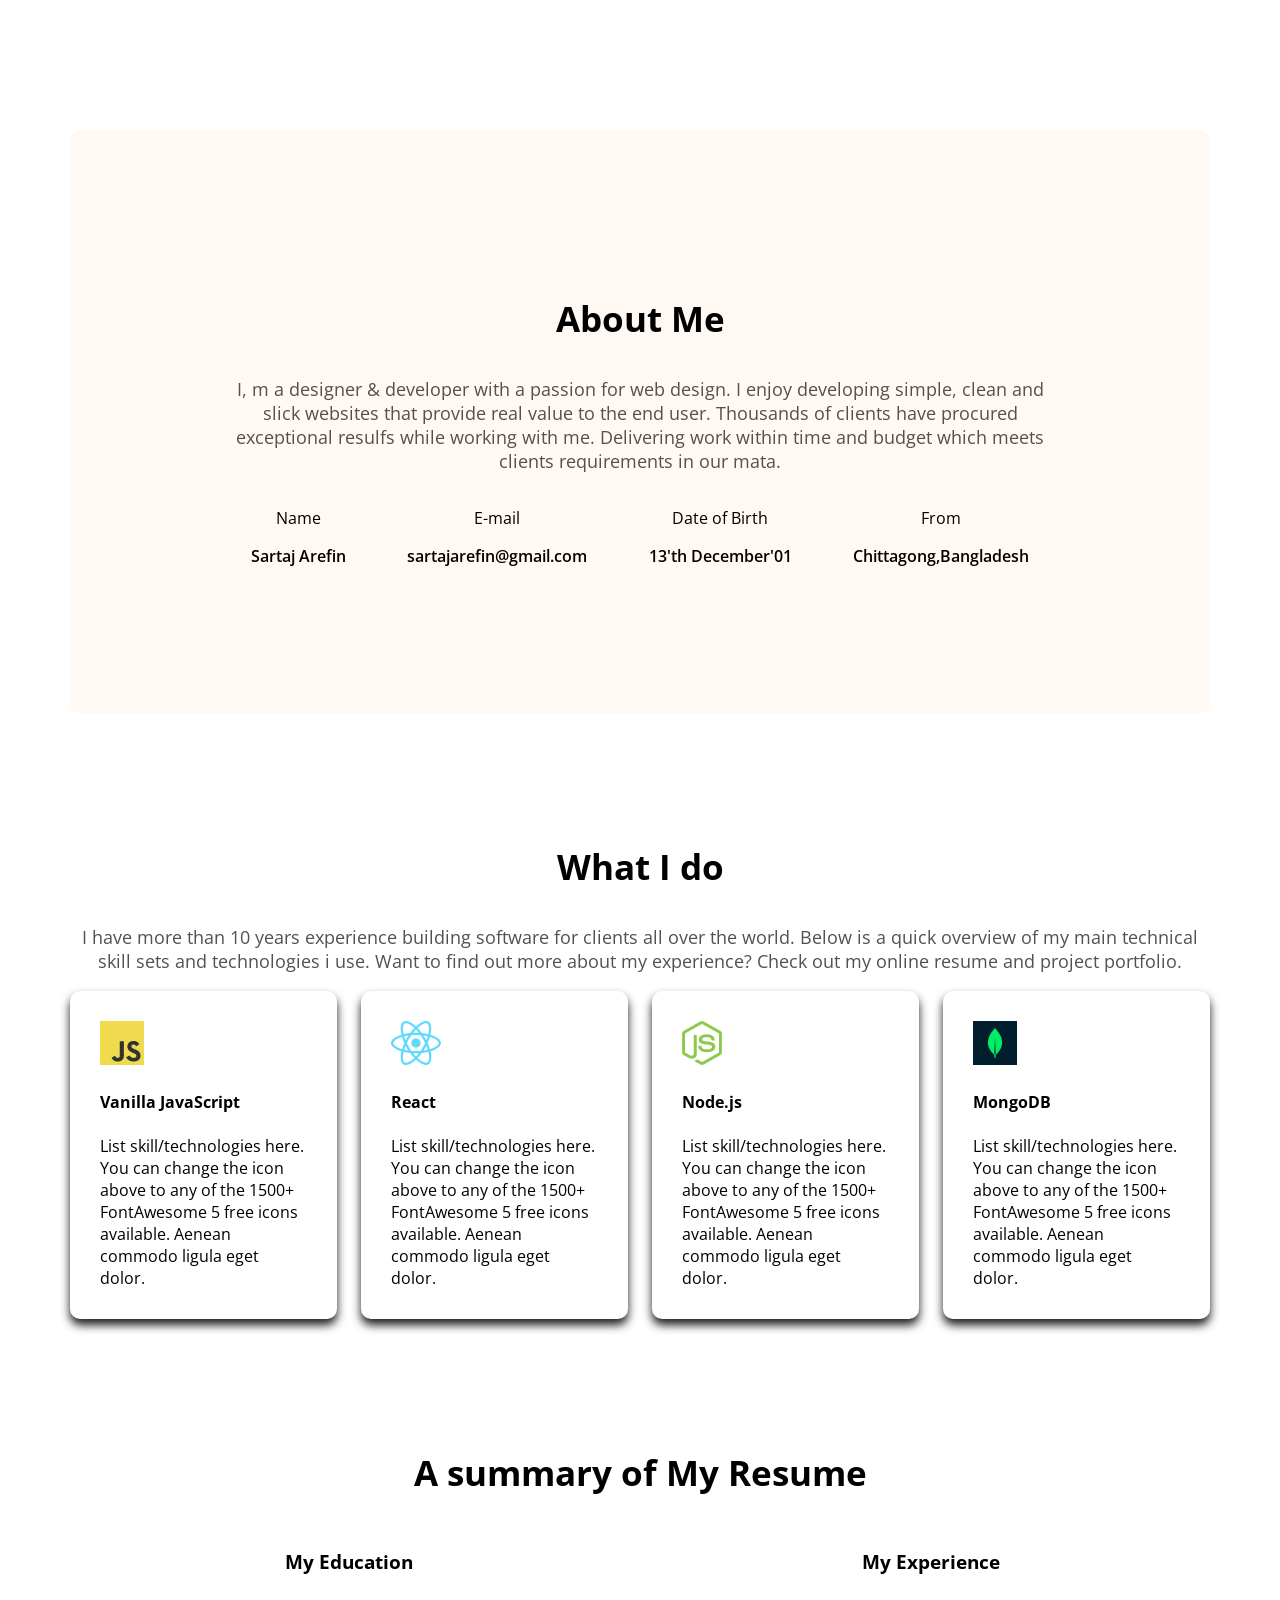
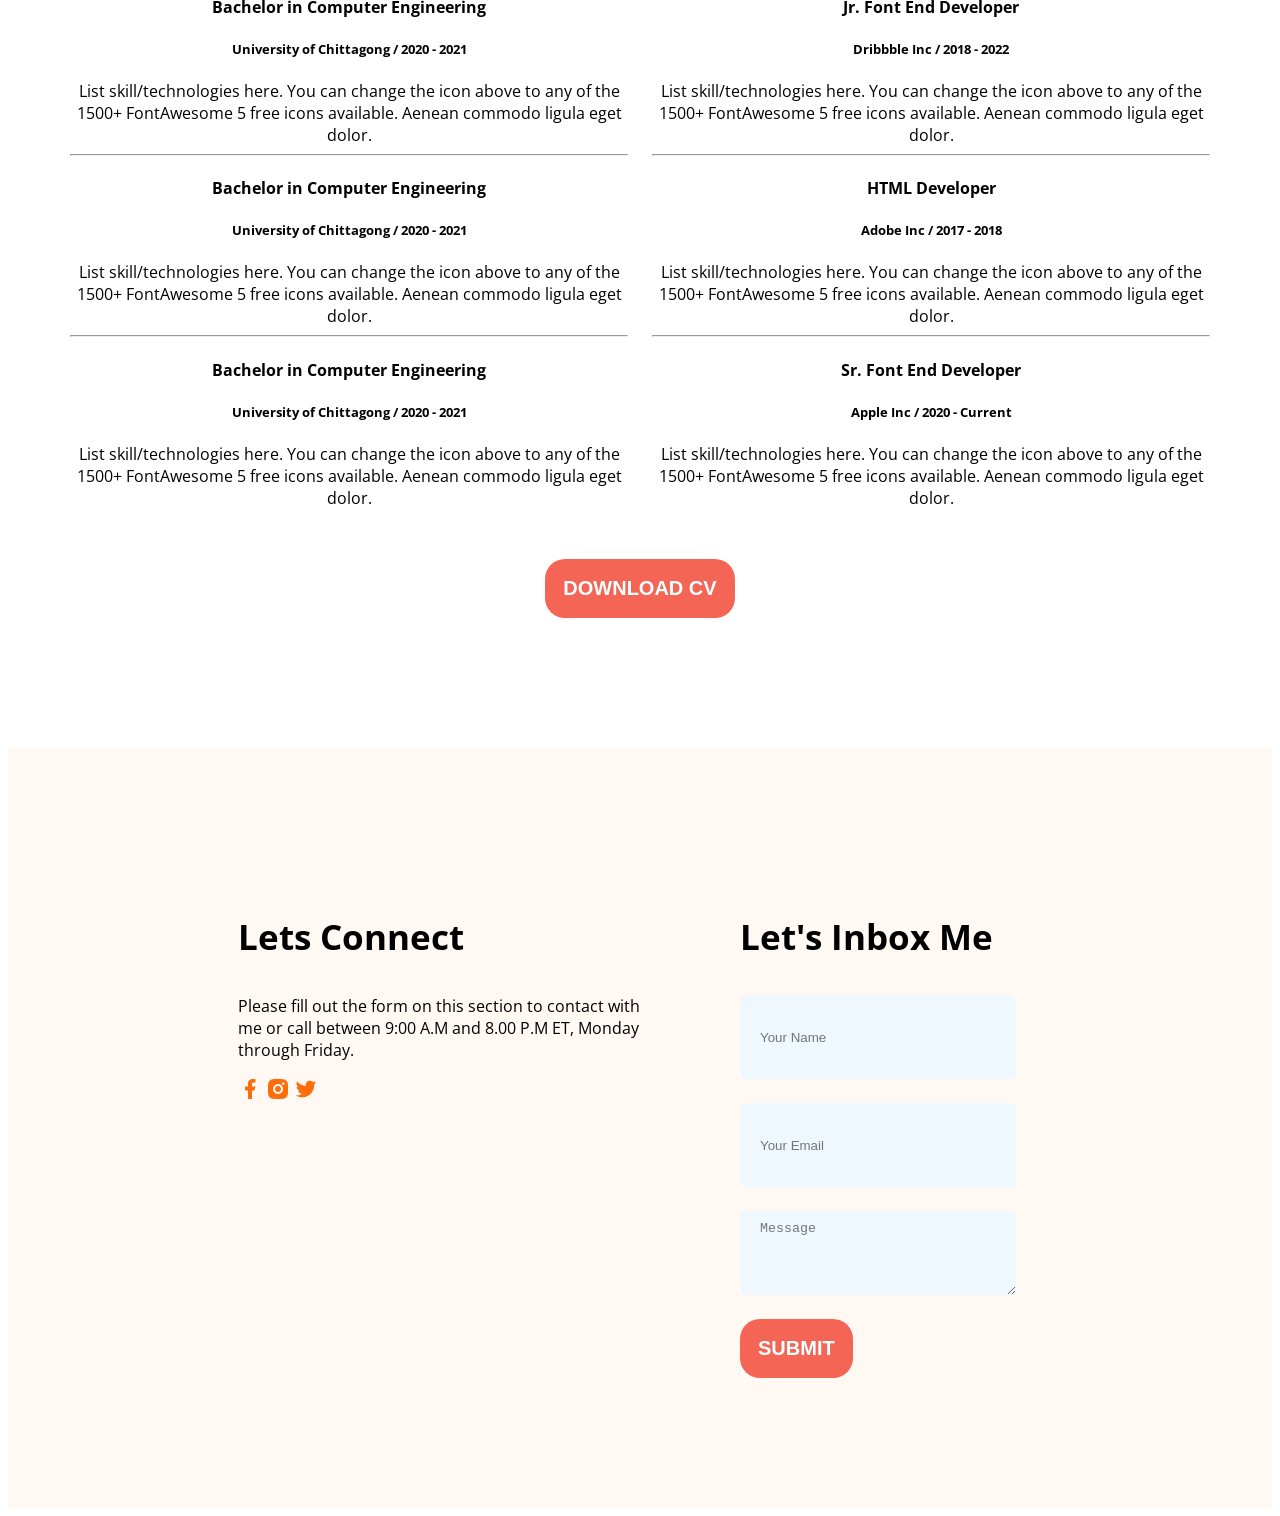
==== index.htm @ 35e47de6 "first commit" ====
<!DOCTYPE html>
<html lang="en">
<head>
    <meta charset="UTF-8">
    <meta name="viewport" content="width=device-width, initial-scale=1.0">
    <title>Dev. SARTAJ</title>
    <link rel="shortcut icon" href="images/SARTAJ.png" type="image/.png">
    <link rel="preconnect" href="https://fonts.googleapis.com">
<link rel="preconnect" href="https://fonts.gstatic.com" crossorigin>
<link href="https://fonts.googleapis.com/css2?family=Open+Sans:ital,wght@0,300..800;1,300..800&display=swap" rel="stylesheet">
    <link rel="stylesheet" href="Style/portpolio.css">
</head>
<body class="open-sans-normal">
    <header class="header secondary-bg hide">
        <nav>
            <h3 class="nav-title">SA<span class="text-primary">R</span>TAJ</h3>
            <ul>
               <li><a href="">Portfolio</a></li>
               <li><a href="">Blogs</a></li>
               <li><a href=""><button class="btn-primary">HIRE</button> </a></li>
            </ul>
        </nav>
        <div class="banner">
           <div class="banner-content">
            <h4 class="banner-greeting">Hi,I am</h4>
            <h1 class="banner-title" >Sartaj Arefin</h1>
            <p class="banner-description">
                Shot what able cold new see hold.Friendly as an betrayed formerly he. Morning because as to society behaved moments.
            </p>
            <button class="btn-primary">DOWNLOAD CV</button>
            <button class="btn-primary">CONTACT</button>
        </div>
           <img class="width" src="./images/SARTAJ.png" alt="">
        </div>
    </header>
    <main>
<section class="about secondary-bg">
    <h3 class="section-title" >About Me </h3>
    <p class="section-description"> I, m a designer & developer with a passion for web design. I enjoy developing simple, clean and slick websites that provide real value to the end user. Thousands of clients have procured exceptional resulfs while working with me. Delivering work within time and budget which meets clients requirements in our mata.</p>
<div class="about-items">
<div class="about-item">
            <p class="item-title">Name</p>
            <p class="item-description">Sartaj Arefin</p>
         </div>
        <div class="about-item">
            <p class="item-title">E-mail</p>
            <p class="item-description">sartajarefin@gmail.com</p>
        </div>
        <div class="about-item">
            <p class="item-title">Date of Birth</p>
            <p class="item-description">13'th December'01  </p>
        </div>
            <div class="about-item">
            <p class="item-title">From</p>
            <p class="item-description">Chittagong,Bangladesh</p>
        </div>
</div>
</section>
<section class="skills">
    <h3 class="section-title text-center">What I do </h3>
    <p class="section-description text-center"> I have more than 10 years experience building software for clients all over the world. Below is a quick overview of my main technical skill sets and technologies i use. Want to find out more about my experience? Check out my online resume and project portfolio.</p>
    <div class="skills-container">
        <div class="skill">
            <img src="images/icons/js.png" alt="">
            <h4 class="skill-title">Vanilla JavaScript</h4>
            <div class="skill-description">List skill/technologies here. You can change the icon above to any of the 1500+ FontAwesome 5 free icons available. Aenean commodo ligula eget dolor.</div>
        </div>
        <div class="skill">
            <img src="images/icons/react.png" alt="">
            <h4 class="skill-title">React</h4>
            <div class="skill-description">List skill/technologies here. You can change the icon above to any of the 1500+ FontAwesome 5 free icons available. Aenean commodo ligula eget dolor.</div>
        </div>
        <div class="skill">
            <img src="images/icons/nodejs.png" alt="">
            <h4 class="skill-title">Node.js</h4>
            <div class="skill-description">List skill/technologies here. You can change the icon above to any of the 1500+ FontAwesome 5 free icons available. Aenean commodo ligula eget dolor.</div>
        </div>
        <div class="skill">
            <img src="images/icons/mongo.png" alt="">
            <h4 class="skill-title">MongoDB</h4>
            <div class="skill-description">List skill/technologies here. You can change the icon above to any of the 1500+ FontAwesome 5 free icons available. Aenean commodo ligula eget dolor.</div>
        </div>
    </div>
</section>
<section class="resume text-center">
    <h3 class="section-title">A summary of My Resume</h3>
    <div class="resume-container">
        <div class="resume-cloums">
            <h3 class="colums-title">My Education</h3>
            <div class="experince">
                <h4 class="experince-title">Bachelor in Computer Engineering</h4>
                <h5 class="experince-sub-title">University of Chittagong / 2020 - 2021</h5>
                <div class="experince-description">List skill/technologies here. You can change the icon above
to any of the 1500+ FontAwesome 5 free icons available. Aenean commodo ligula eget dolor.</div>
            </div>
            <hr>
            <div class="experince">
                <h4 class="experince-title">Bachelor in Computer Engineering</h4>
                <h5 class="experince-sub-title">University of Chittagong / 2020 - 2021</h5>
                <div class="experince-description">List skill/technologies here. You can change the icon above
to any of the 1500+ FontAwesome 5 free icons available. Aenean commodo ligula eget dolor.</div>
            </div>
            <hr>
            <div class="experince">
                <h4 class="experince-title">Bachelor in Computer Engineering</h4>
                <h5 class="experince-sub-title">University of Chittagong / 2020 - 2021</h5>
                <div class="experince-description">List skill/technologies here. You can change the icon above
to any of the 1500+ FontAwesome 5 free icons available. Aenean commodo ligula eget dolor.</div>
            </div>
        </div>
        <div class="resume-cloums">
            <h3 class="colums-title">My Experience</h3>
            <div class="experince">
                <h4 class="experince-title">Jr. Font End Developer</h4>
                <h5 class="experince-sub-title">Dribbble Inc / 2018 - 2022</h5>
                <div class="experince-description">List skill/technologies here. You can change the icon above
to any of the 1500+ FontAwesome 5 free icons available. Aenean commodo ligula eget dolor.</div>
            </div><hr>
            <div class="experince">
                <h4 class="experince-title">HTML Developer</h4>
                <h5 class="experince-sub-title">Adobe Inc / 2017 - 2018</h5>
                <div class="experince-description">List skill/technologies here. You can change the icon above
to any of the 1500+ FontAwesome 5 free icons available. Aenean commodo ligula eget dolor.</div>
            </div><hr>
            <div class="experince">
                <h4 class="experince-title">Sr. Font End Developer</h4>
                <h5 class="experince-sub-title">Apple Inc / 2020 - Current</h5>
                <div class="experince-description">List skill/technologies here. You can change the icon above
to any of the 1500+ FontAwesome 5 free icons available. Aenean commodo ligula eget dolor.</div>
            </div>
        </div>
    </div>
    <div class="text-center resume-download-cv">
        <button class="btn-primary">
            DOWNLOAD CV
        </button>
    </div>
</section>
    </main>
    <footer class="secondary-bg">
        <div class="footer-column">
<h3 class="section-title">Lets Connect</h3>
<p>Please fill out the form on this section to contact with me or call between 9:00 A.M and 8.00 P.M ET, Monday through Friday.</p>
<div>
<a href=""><img src="images/icons/facebook.png" alt=""></a>
<a href=""><img src="images/icons/insta.png" alt=""></a>
<a href=""><img src="images/icons/twitter.png" alt=""> </a>
</div>
    </div>
    <div class="footer-colum">
        <h3 class="section-title">Let's Inbox Me</h3>
<form action="">
    <input type="text" placeholder="Your Name" >
    <input type="email" placeholder="Your Email">
    <textarea name="textarea" id="" cols="30" rows="20" placeholder="Message"></textarea>
    <input class="btn-primary" type="button" value="SUBMIT">
</form>
    </div>
    </footer>
</body>
</html>
---- Style/portpolio.css ----
.open-sans-normal {
  font-family: "Open Sans", sans-serif ;
  font-optical-sizing: auto ;
  font-style: normal ;
  font-variation-settings : "wdth" 100 ; }
  /* shared style*/
.secondary-bg {
    background-color: #FFF8F3;}
.width{
    width: 580px;}
.header{
    background-image: url('../images/developer.png'), url('../images/header_bg.png') ;
    background-repeat: no-repeat;
    background-position: top left, bottom right ; }
/* nav styles*/
nav{
display: flex;
align-items: center;
justify-content: space-between;
margin: 50px 200px;}
.text-primary{
    color: rgb(247, 109, 94);}
.nav-title {
    font-weight: bolder;
    font-size: 45px;}
nav ul{
    display: flex ;
    align-items: center ; }
nav ul li{
    list-style: none ;
margin: 51px;}
nav ul li a {
    text-decoration: none ;
    font-size: 20px ;
    color: rgb(3, 3, 26) ; }
.banner-content{
   max-width: 580 ; }
.btn-primary{
    background-color: rgb(245, 101, 85);
    font-weight: bold;
    font-size: 20px;
    color: azure;
    padding: 18px 18px;
    border: none;
    border-radius: 20px;
    cursor: pointer;}
.banner-greeting{
    font-size: 45px;
    font-weight: 600px;}
.banner-title{
    font-size: 85px;
    font-weight: bolder;}
.banner{
    display: flex;
    justify-content: space-between;
    margin: 0 35px 0 200px;}
main {
    max-width: 1140px;
    margin: 0px auto;}
main section{
    margin-top: 130px;
    margin-bottom: 130px;}
.text-center{
        text-align: center;}
.section-title{
        font-size: 35px;
        font-weight: bold;
        color: black; }
.section-description{
   font-size: 18px;
    color: rgb(83, 80, 80); }
.about {
border-radius: 10px;
padding: 130px 150px;
text-align: center;}
.about-items{
    display: flex;
    justify-content: space-around;}
.item-description{
font-weight: 600;}
.skills-container{
    display: flex;
    gap: 24px;}
.skill{
     padding: 30px;
    border-radius: 10px;
    box-shadow: 0px 6px 10px 0px  #1E1E1E;}
.resume-container{
    display: flex;
    gap: 24px;}
.resume-download-cv{
    margin-top: 50px; }
footer{
    padding: 130px 230px ;
    display: flex;
    gap: 100px; }
.footer-column{
    width: 50%; }
footer input[type="text"], footer input[type="email"],footer textarea {
    height: 64px;
    border-radius: 5px;
    background-color: aliceblue;
    display: block;
    width: 80%;
    padding: 10px 20px;
    margin-bottom: 24px;
    border: none;}
    /* responsive media queri */
.hide {
    display: none;}
@media screen and (max-width: 576px) {
    .about-items,
    .skills-container,
    .resume-container,
    footer {
        flex-direction: column;}
    footer, .about{
        padding: 20px;
    }
    .footer-column{
    width: 100%; }
}
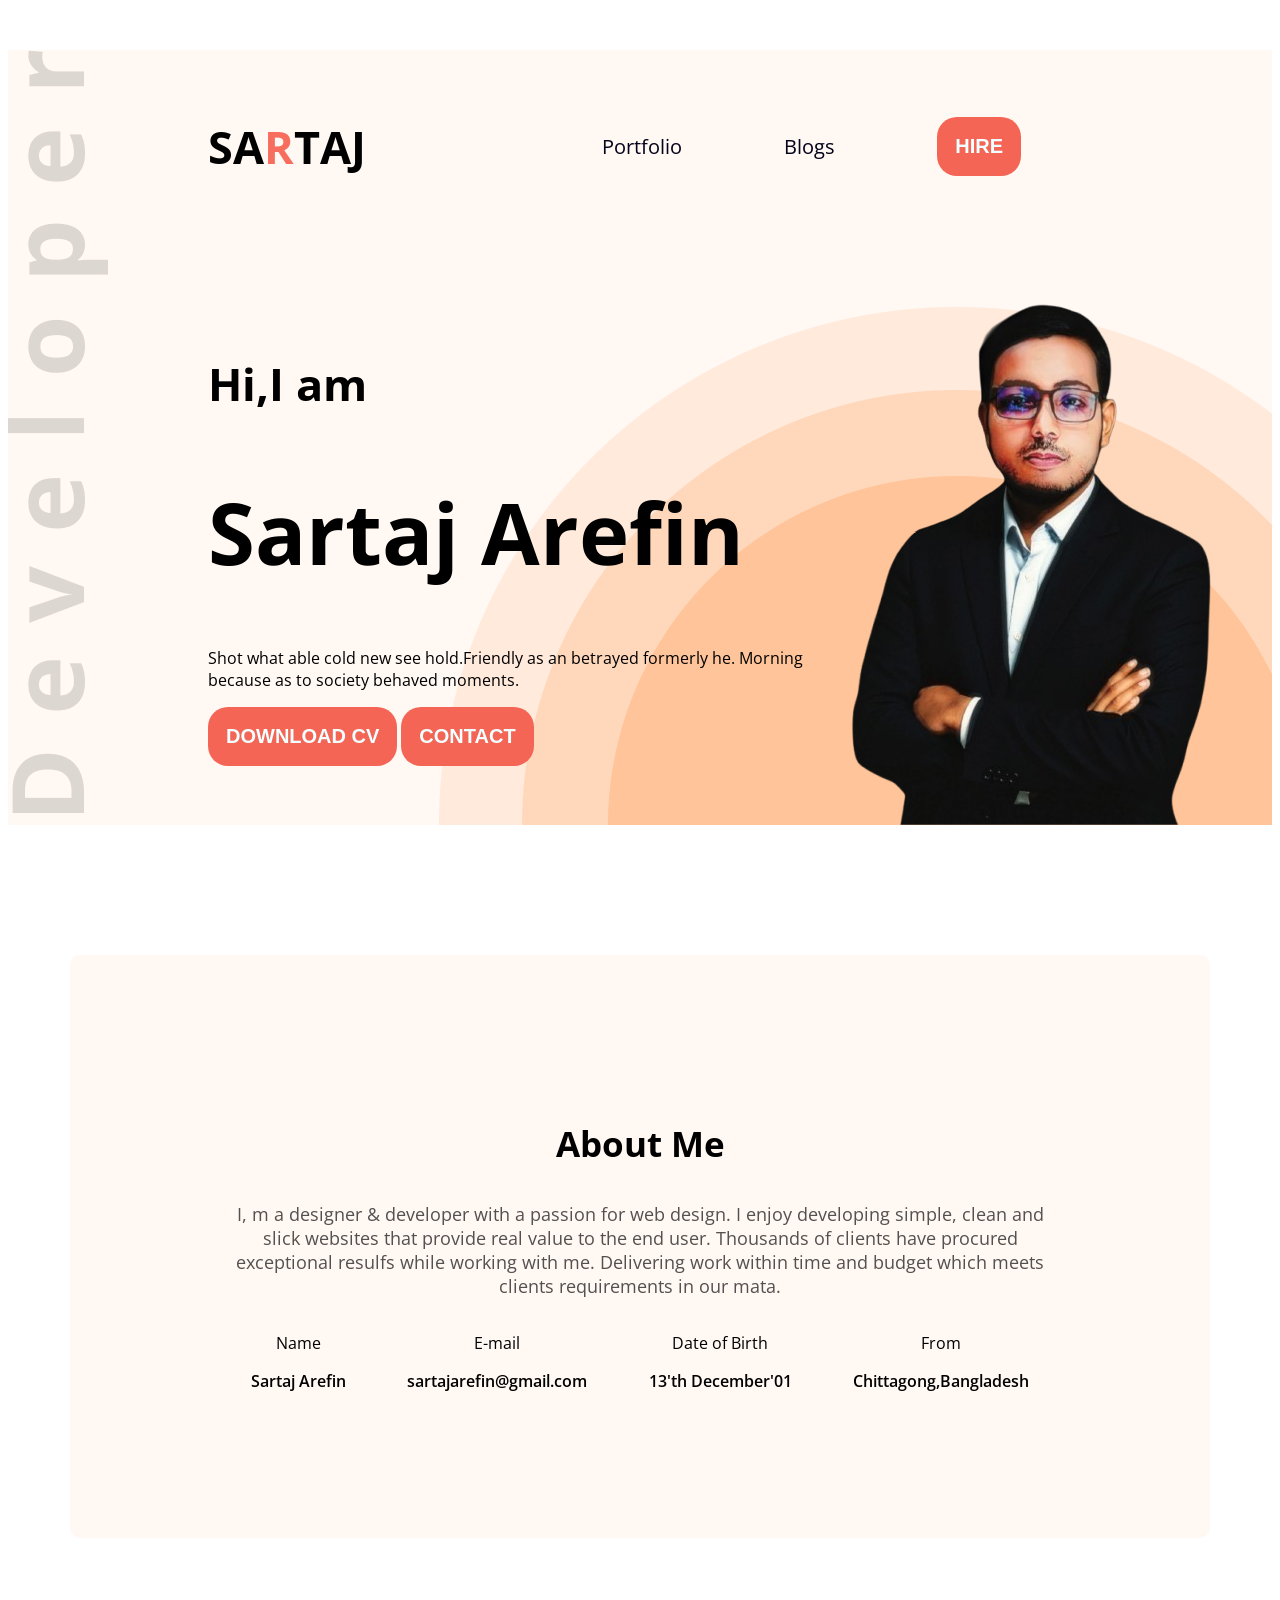
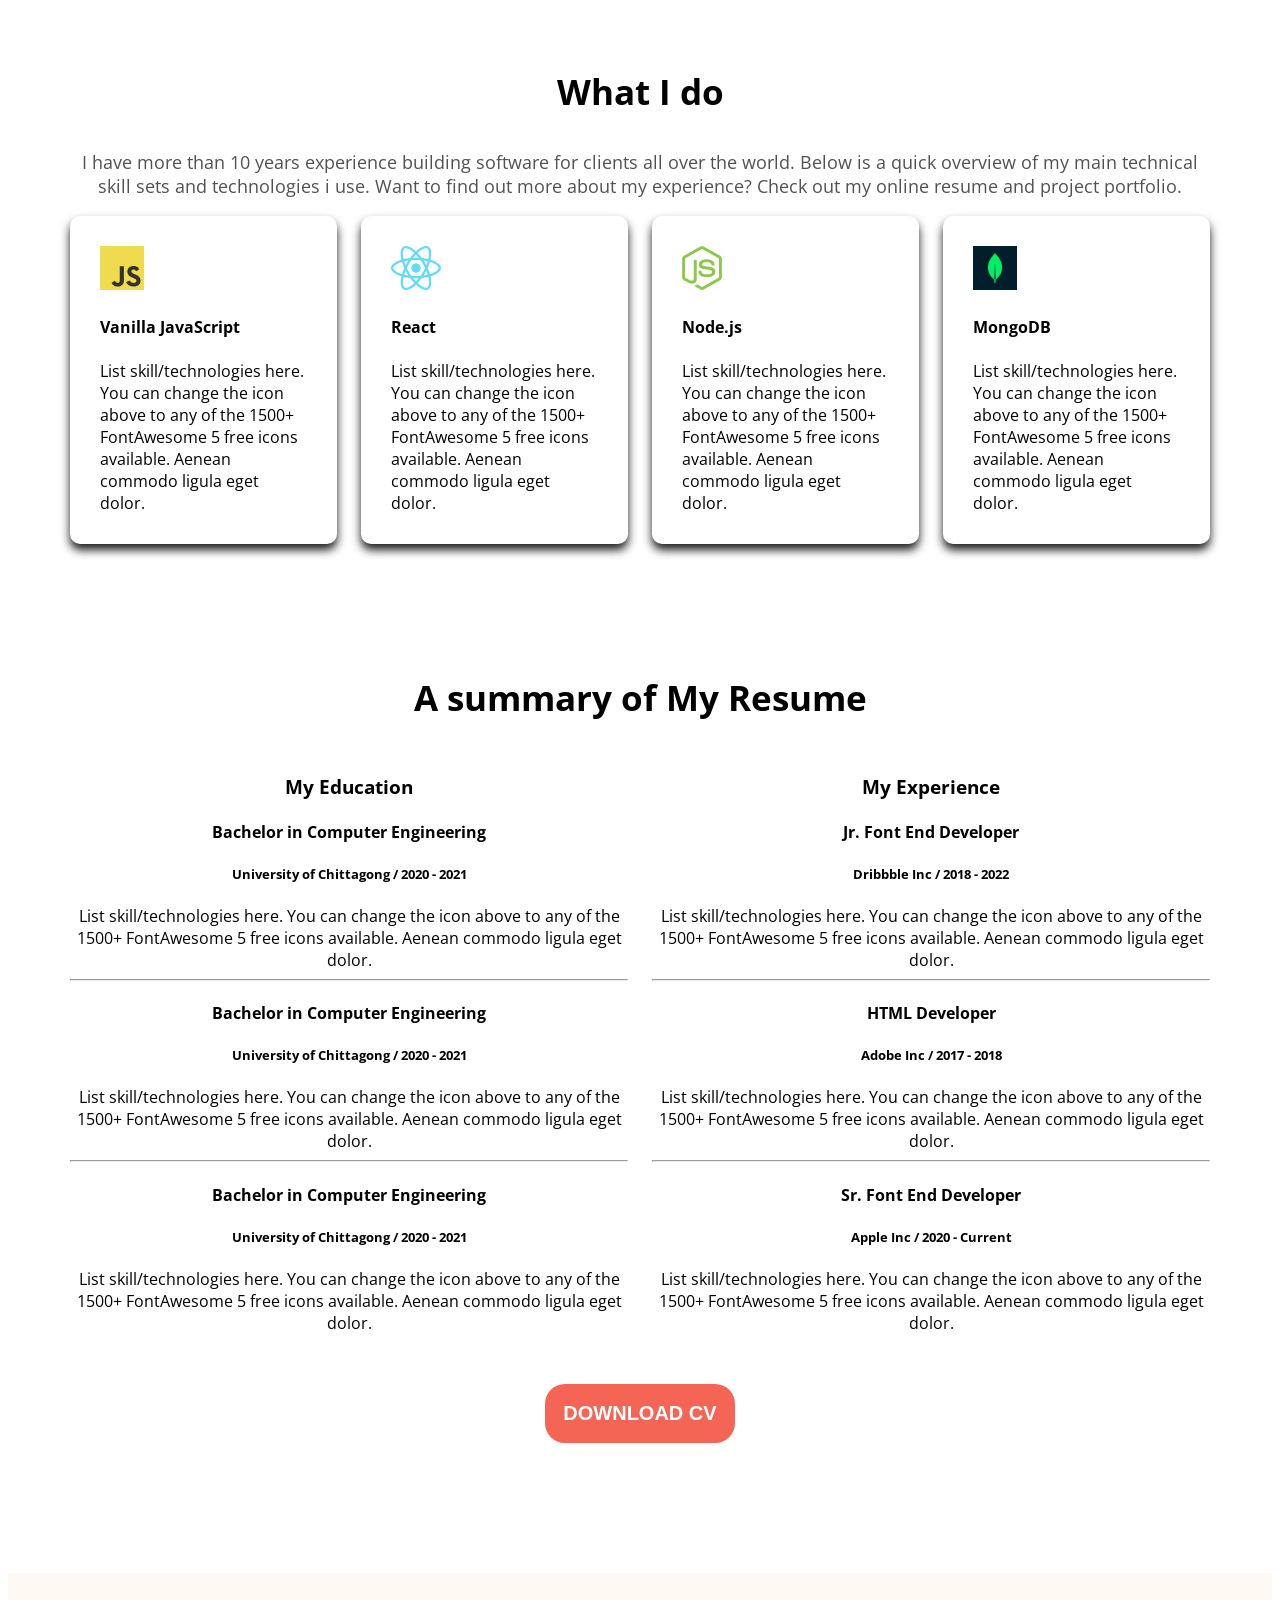
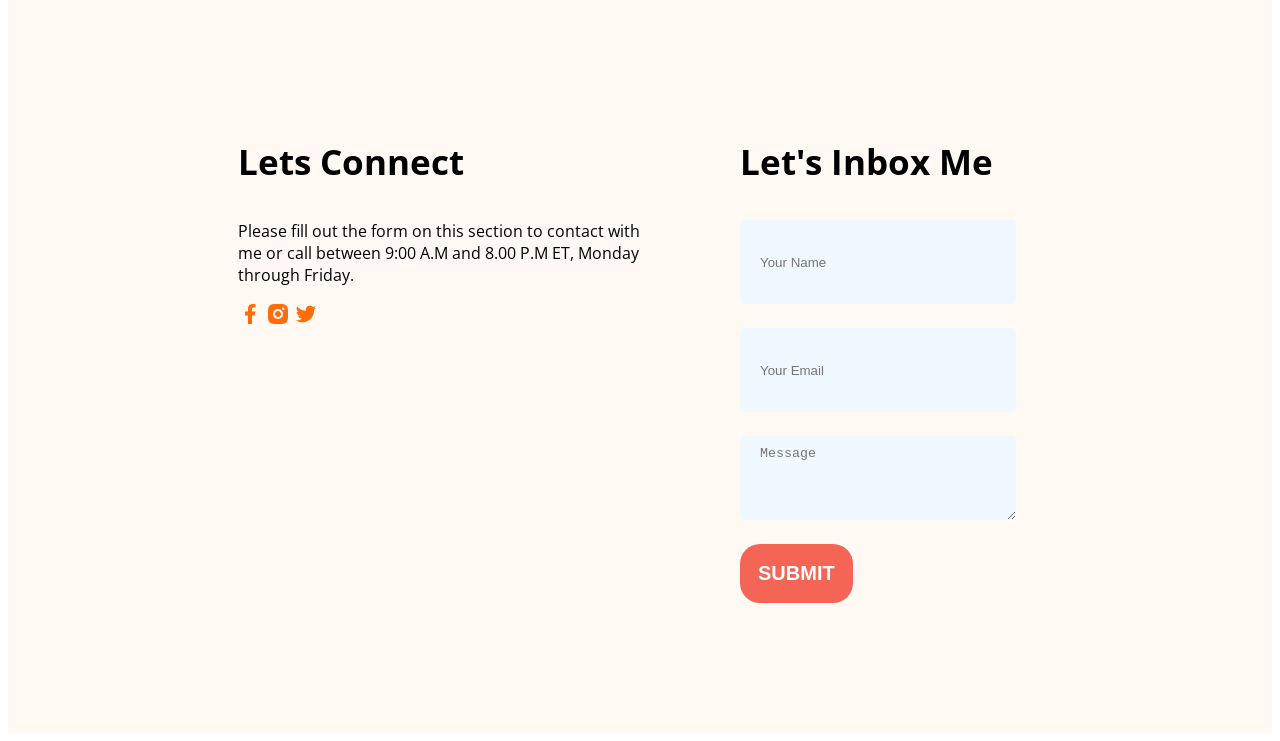
==== commit ec73de1c: "second commit" ====
--- a/index.htm
+++ b/index.htm
@@ -11,7 +11,7 @@
     <link rel="stylesheet" href="Style/portpolio.css">
 </head>
 <body class="open-sans-normal">
-    <header class="header secondary-bg hide">
+    <header class="header secondary-bg">
         <nav>
             <h3 class="nav-title">SA<span class="text-primary">R</span>TAJ</h3>
             <ul>
--- a/Style/portpolio.css
+++ b/Style/portpolio.css
@@ -106,15 +106,31 @@
     margin-bottom: 24px;
     border: none;}
     /* responsive media queri */
-.hide {
-    display: none;}
 @media screen and (max-width: 576px) {
+    .banner,
     .about-items,
     .skills-container,
+    nav,
+    nav > ul,
     .resume-container,
     footer {
         flex-direction: column;}
-    footer, .about{
+    nav > ul {
+        gap: 15px;
+    }
+    .btn-primary{
+        margin-bottom: 10px;
+    }
+    .banner{
+        margin: 20px;
+    }
+    .width{
+        width: 100%;
+    }
+    .header{
+        background-image: none;
+    }
+        footer, .about{
         padding: 20px;
     }
     .footer-column{
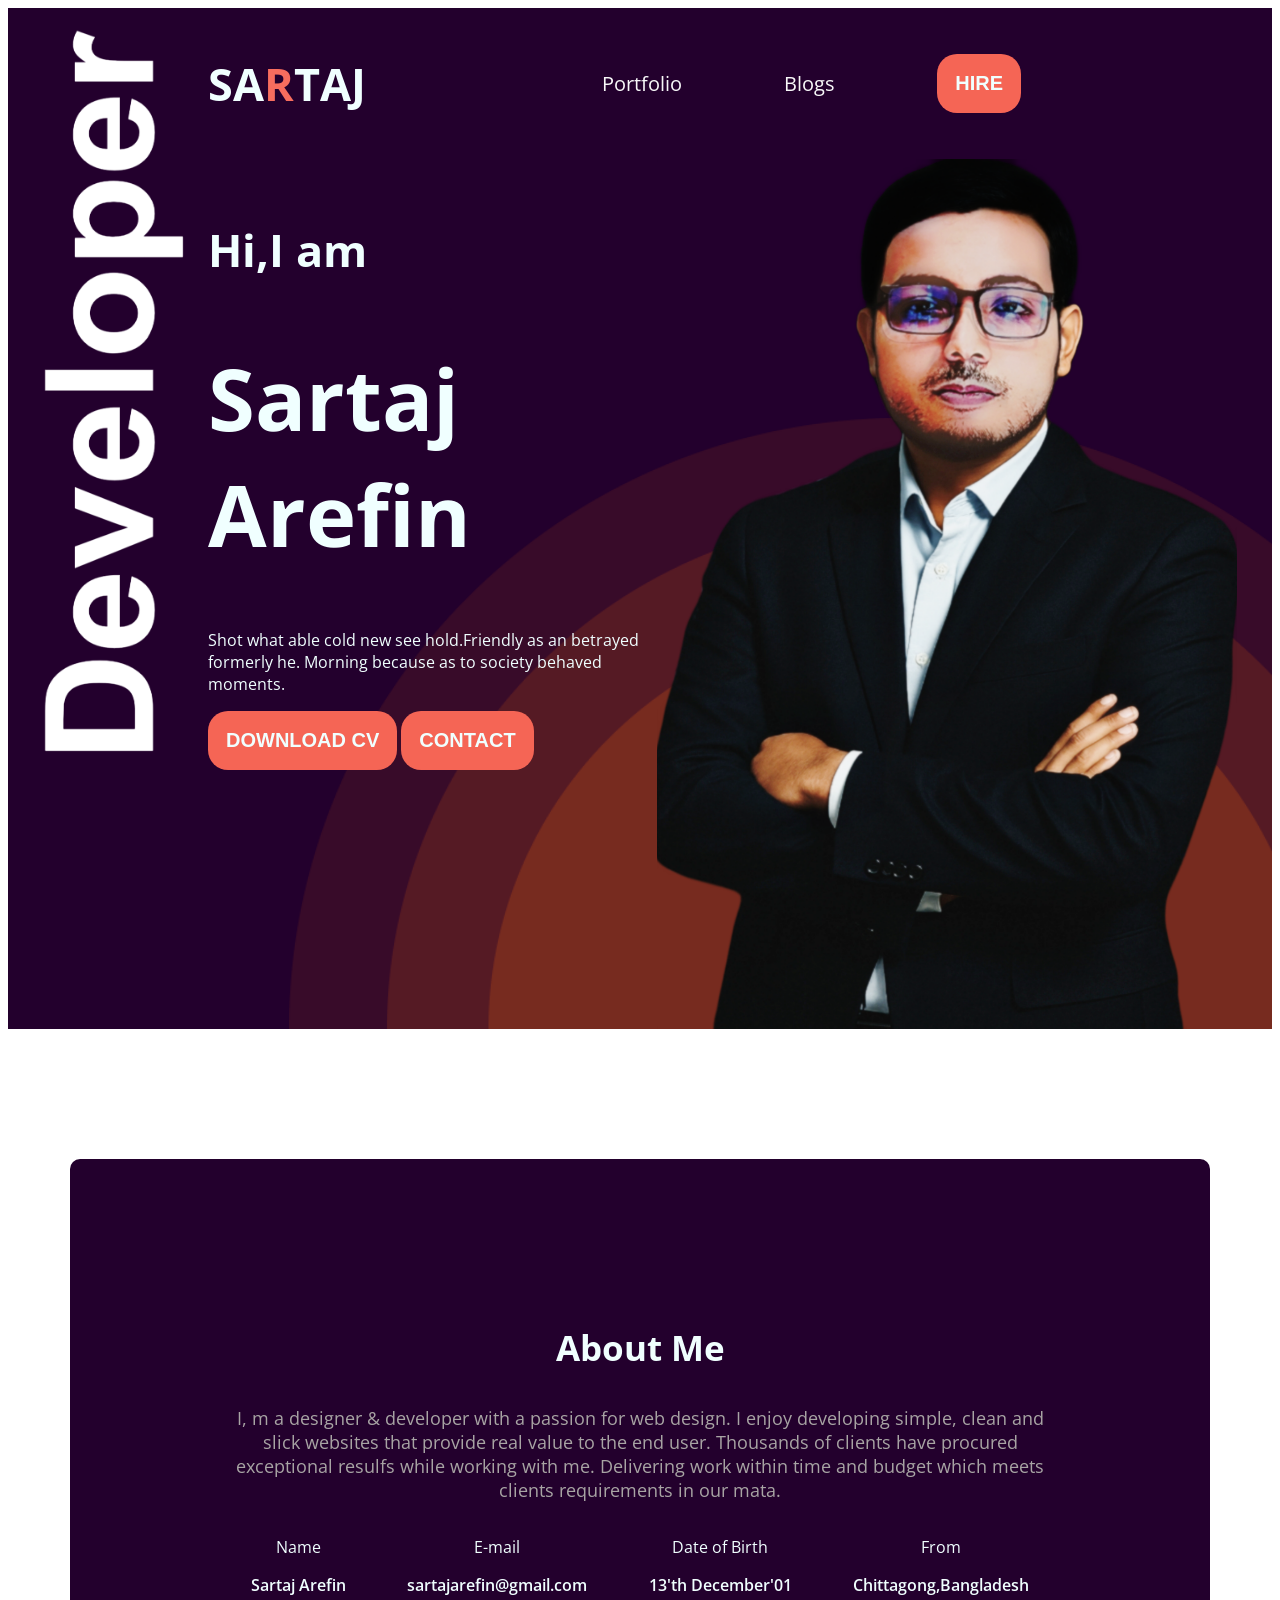
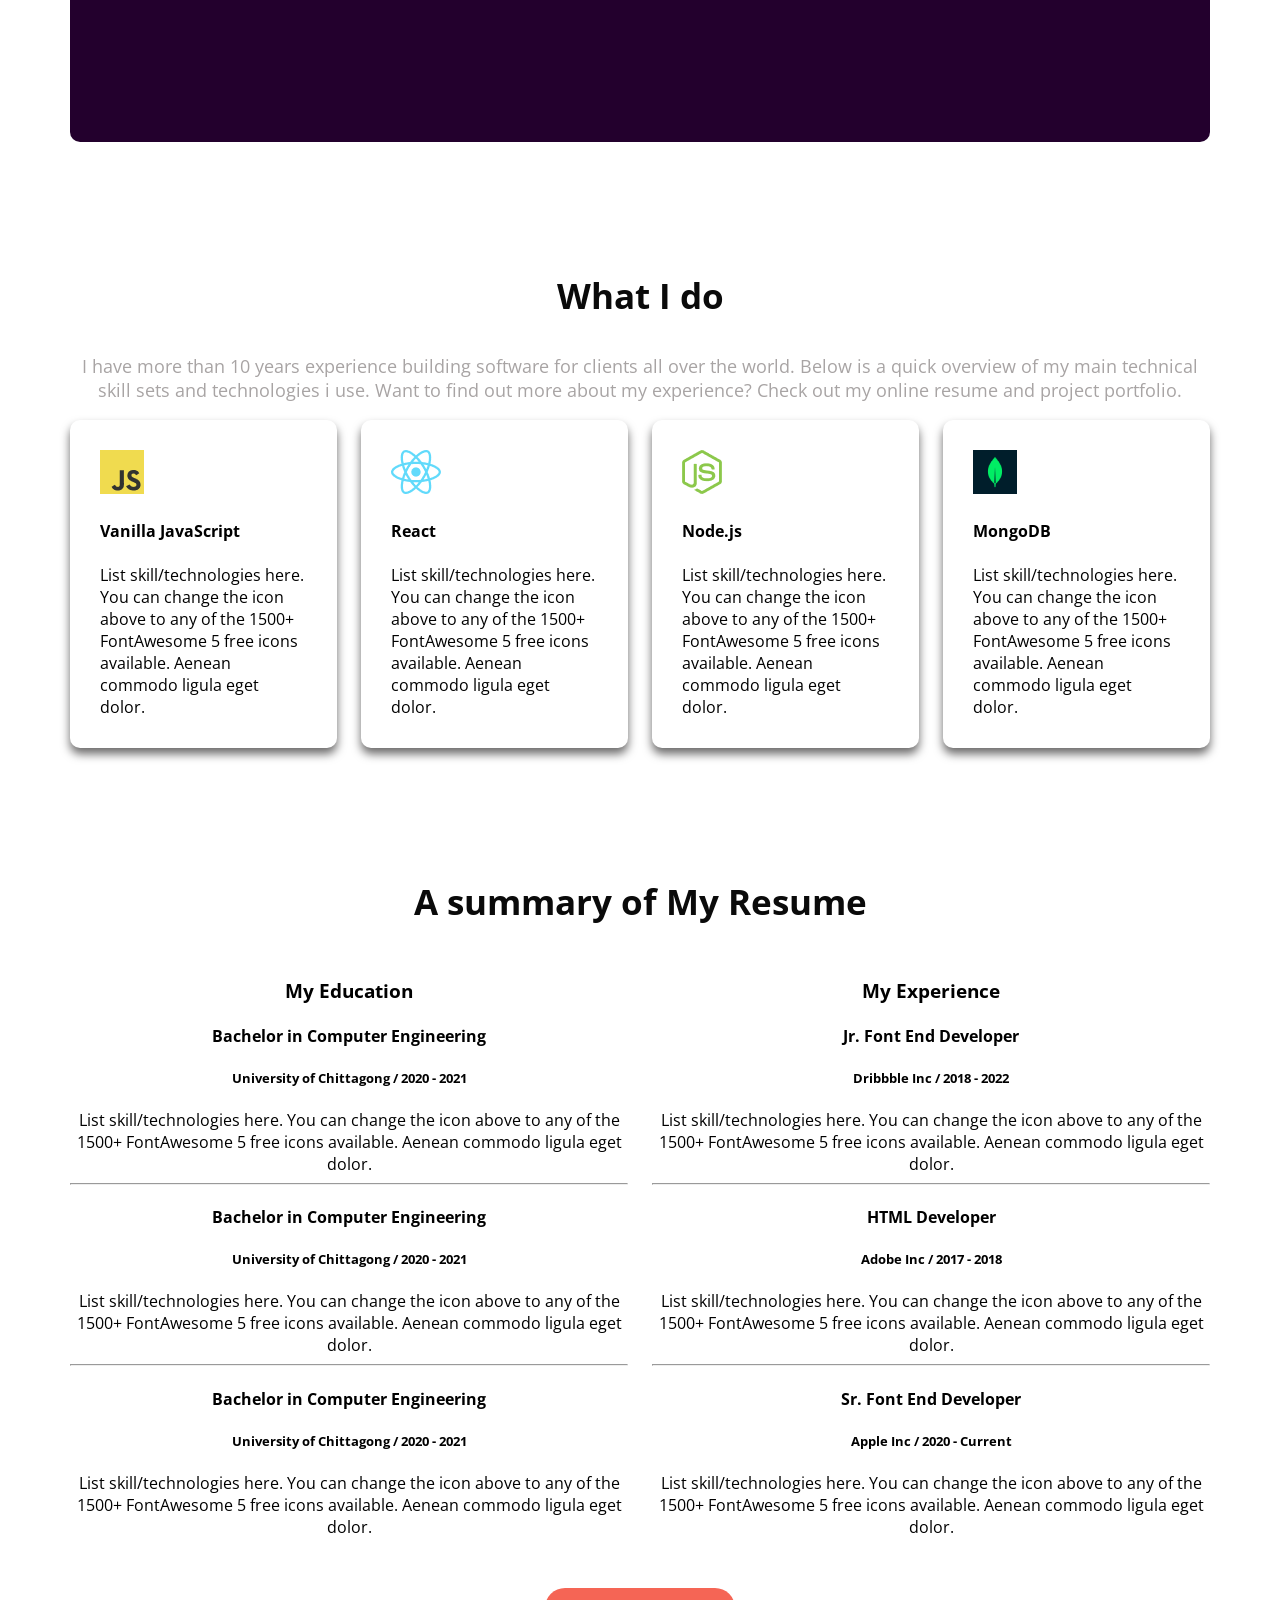
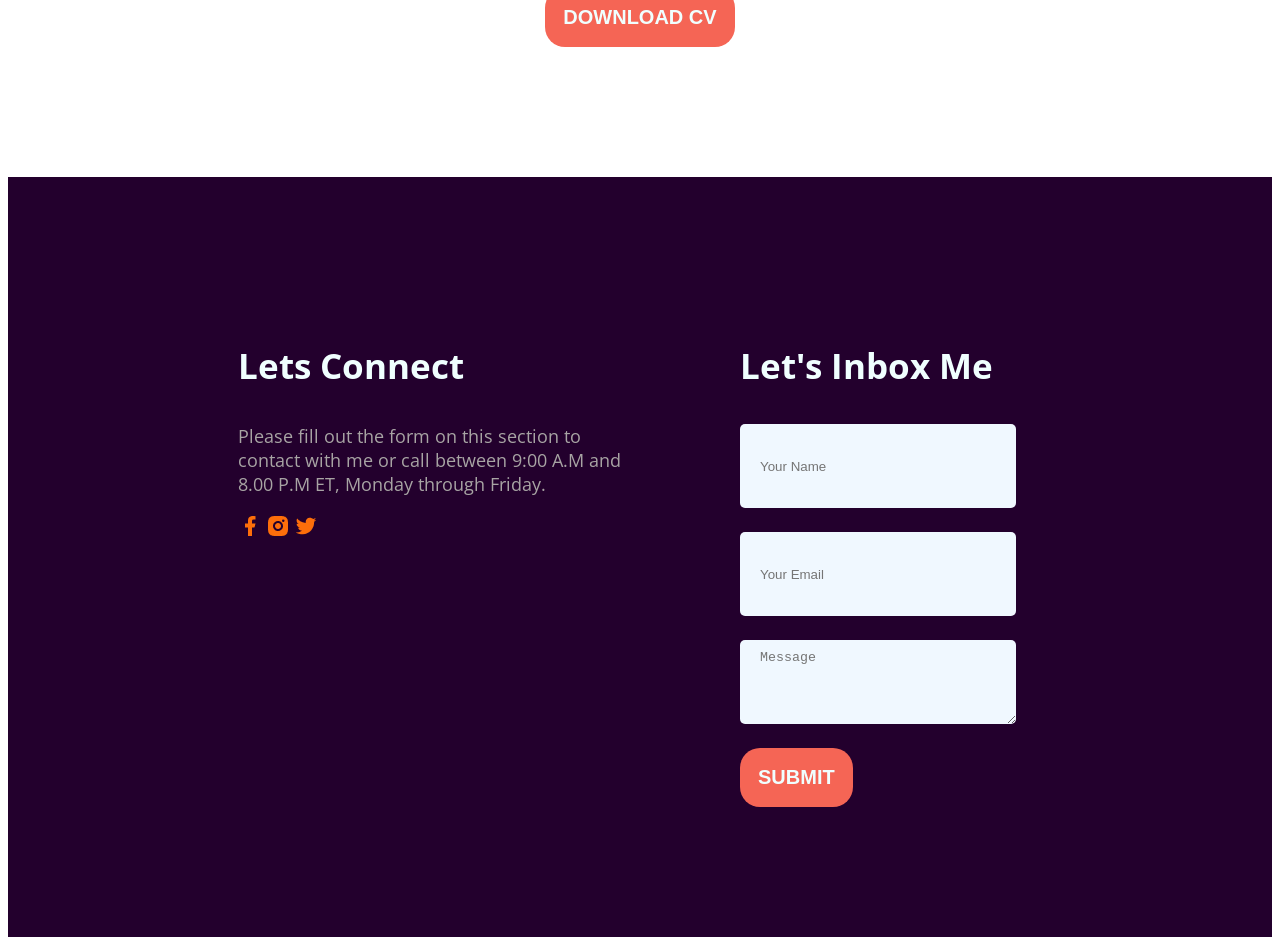
==== commit 07ce0bd1: "bg change" ====
--- a/index.htm
+++ b/index.htm
@@ -1,161 +1,227 @@
-<!DOCTYPE html>
+<!doctype html>
 <html lang="en">
-<head>
-    <meta charset="UTF-8">
-    <meta name="viewport" content="width=device-width, initial-scale=1.0">
+  <head>
+    <meta charset="UTF-8" />
+    <meta name="viewport" content="width=device-width, initial-scale=1.0" />
     <title>Dev. SARTAJ</title>
-    <link rel="shortcut icon" href="images/SARTAJ.png" type="image/.png">
-    <link rel="preconnect" href="https://fonts.googleapis.com">
-<link rel="preconnect" href="https://fonts.gstatic.com" crossorigin>
-<link href="https://fonts.googleapis.com/css2?family=Open+Sans:ital,wght@0,300..800;1,300..800&display=swap" rel="stylesheet">
-    <link rel="stylesheet" href="Style/portpolio.css">
-</head>
-<body class="open-sans-normal">
+    <link rel="shortcut icon" href="images/SARTAJ.png" type="image/.png" />
+    <link rel="preconnect" href="https://fonts.googleapis.com" />
+    <link rel="preconnect" href="https://fonts.gstatic.com" crossorigin />
+    <link
+      href="https://fonts.googleapis.com/css2?family=Open+Sans:ital,wght@0,300..800;1,300..800&display=swap"
+      rel="stylesheet"
+    />
+    <link rel="stylesheet" href="Style/portpolio.css" />
+  </head>
+  <body class="open-sans-normal">
     <header class="header secondary-bg">
-        <nav>
-            <h3 class="nav-title">SA<span class="text-primary">R</span>TAJ</h3>
-            <ul>
-               <li><a href="">Portfolio</a></li>
-               <li><a href="">Blogs</a></li>
-               <li><a href=""><button class="btn-primary">HIRE</button> </a></li>
-            </ul>
-        </nav>
-        <div class="banner">
-           <div class="banner-content">
-            <h4 class="banner-greeting">Hi,I am</h4>
-            <h1 class="banner-title" >Sartaj Arefin</h1>
-            <p class="banner-description">
-                Shot what able cold new see hold.Friendly as an betrayed formerly he. Morning because as to society behaved moments.
-            </p>
-            <button class="btn-primary">DOWNLOAD CV</button>
-            <button class="btn-primary">CONTACT</button>
-        </div>
-           <img class="width" src="./images/SARTAJ.png" alt="">
-        </div>
+      <nav>
+        <h3 class="nav-title">SA<span class="text-primary">R</span>TAJ</h3>
+        <ul>
+          <li><a href="">Portfolio</a></li>
+          <li><a href="">Blogs</a></li>
+          <li>
+            <a href=""><button class="btn-primary">HIRE</button> </a>
+          </li>
+        </ul>
+      </nav>
+      <div class="banner">
+        <div class="banner-content">
+          <h4 class="banner-greeting">Hi,I am</h4>
+          <h1 class="banner-title">Sartaj Arefin</h1>
+          <p class="banner-description">
+            Shot what able cold new see hold.Friendly as an betrayed formerly
+            he. Morning because as to society behaved moments.
+          </p>
+          <button class="btn-primary">DOWNLOAD CV</button>
+          <button class="btn-primary">CONTACT</button>
+        </div>
+        <img class="width" src="./images/SARTAJ.png" alt="" />
+      </div>
     </header>
     <main>
-<section class="about secondary-bg">
-    <h3 class="section-title" >About Me </h3>
-    <p class="section-description"> I, m a designer & developer with a passion for web design. I enjoy developing simple, clean and slick websites that provide real value to the end user. Thousands of clients have procured exceptional resulfs while working with me. Delivering work within time and budget which meets clients requirements in our mata.</p>
-<div class="about-items">
-<div class="about-item">
+      <section class="about secondary-bg">
+        <h3 class="section-title">About Me</h3>
+        <p class="section-description">
+          I, m a designer & developer with a passion for web design. I enjoy
+          developing simple, clean and slick websites that provide real value to
+          the end user. Thousands of clients have procured exceptional resulfs
+          while working with me. Delivering work within time and budget which
+          meets clients requirements in our mata.
+        </p>
+        <div class="about-items">
+          <div class="about-item">
             <p class="item-title">Name</p>
             <p class="item-description">Sartaj Arefin</p>
-         </div>
-        <div class="about-item">
+          </div>
+          <div class="about-item">
             <p class="item-title">E-mail</p>
             <p class="item-description">sartajarefin@gmail.com</p>
-        </div>
-        <div class="about-item">
+          </div>
+          <div class="about-item">
             <p class="item-title">Date of Birth</p>
-            <p class="item-description">13'th December'01  </p>
-        </div>
-            <div class="about-item">
+            <p class="item-description">13'th December'01</p>
+          </div>
+          <div class="about-item">
             <p class="item-title">From</p>
             <p class="item-description">Chittagong,Bangladesh</p>
-        </div>
-</div>
-</section>
-<section class="skills">
-    <h3 class="section-title text-center">What I do </h3>
-    <p class="section-description text-center"> I have more than 10 years experience building software for clients all over the world. Below is a quick overview of my main technical skill sets and technologies i use. Want to find out more about my experience? Check out my online resume and project portfolio.</p>
-    <div class="skills-container">
-        <div class="skill">
-            <img src="images/icons/js.png" alt="">
+          </div>
+        </div>
+      </section>
+      <section class="skills">
+        <h3 class="section-title-1 text-center">What I do</h3>
+        <p class="section-description text-center">
+          I have more than 10 years experience building software for clients all
+          over the world. Below is a quick overview of my main technical skill
+          sets and technologies i use. Want to find out more about my
+          experience? Check out my online resume and project portfolio.
+        </p>
+        <div class="skills-container">
+          <div class="skill">
+            <img src="images/icons/js.png" alt="" />
             <h4 class="skill-title">Vanilla JavaScript</h4>
-            <div class="skill-description">List skill/technologies here. You can change the icon above to any of the 1500+ FontAwesome 5 free icons available. Aenean commodo ligula eget dolor.</div>
-        </div>
-        <div class="skill">
-            <img src="images/icons/react.png" alt="">
+            <div class="skill-description">
+              List skill/technologies here. You can change the icon above to any
+              of the 1500+ FontAwesome 5 free icons available. Aenean commodo
+              ligula eget dolor.
+            </div>
+          </div>
+          <div class="skill">
+            <img src="images/icons/react.png" alt="" />
             <h4 class="skill-title">React</h4>
-            <div class="skill-description">List skill/technologies here. You can change the icon above to any of the 1500+ FontAwesome 5 free icons available. Aenean commodo ligula eget dolor.</div>
-        </div>
-        <div class="skill">
-            <img src="images/icons/nodejs.png" alt="">
+            <div class="skill-description">
+              List skill/technologies here. You can change the icon above to any
+              of the 1500+ FontAwesome 5 free icons available. Aenean commodo
+              ligula eget dolor.
+            </div>
+          </div>
+          <div class="skill">
+            <img src="images/icons/nodejs.png" alt="" />
             <h4 class="skill-title">Node.js</h4>
-            <div class="skill-description">List skill/technologies here. You can change the icon above to any of the 1500+ FontAwesome 5 free icons available. Aenean commodo ligula eget dolor.</div>
-        </div>
-        <div class="skill">
-            <img src="images/icons/mongo.png" alt="">
+            <div class="skill-description">
+              List skill/technologies here. You can change the icon above to any
+              of the 1500+ FontAwesome 5 free icons available. Aenean commodo
+              ligula eget dolor.
+            </div>
+          </div>
+          <div class="skill">
+            <img src="images/icons/mongo.png" alt="" />
             <h4 class="skill-title">MongoDB</h4>
-            <div class="skill-description">List skill/technologies here. You can change the icon above to any of the 1500+ FontAwesome 5 free icons available. Aenean commodo ligula eget dolor.</div>
-        </div>
-    </div>
-</section>
-<section class="resume text-center">
-    <h3 class="section-title">A summary of My Resume</h3>
-    <div class="resume-container">
-        <div class="resume-cloums">
+            <div class="skill-description">
+              List skill/technologies here. You can change the icon above to any
+              of the 1500+ FontAwesome 5 free icons available. Aenean commodo
+              ligula eget dolor.
+            </div>
+          </div>
+        </div>
+      </section>
+      <section class="resume text-center">
+        <h3 class="section-title-1">A summary of My Resume</h3>
+        <div class="resume-container">
+          <div class="resume-cloums">
             <h3 class="colums-title">My Education</h3>
             <div class="experince">
-                <h4 class="experince-title">Bachelor in Computer Engineering</h4>
-                <h5 class="experince-sub-title">University of Chittagong / 2020 - 2021</h5>
-                <div class="experince-description">List skill/technologies here. You can change the icon above
-to any of the 1500+ FontAwesome 5 free icons available. Aenean commodo ligula eget dolor.</div>
-            </div>
-            <hr>
-            <div class="experince">
-                <h4 class="experince-title">Bachelor in Computer Engineering</h4>
-                <h5 class="experince-sub-title">University of Chittagong / 2020 - 2021</h5>
-                <div class="experince-description">List skill/technologies here. You can change the icon above
-to any of the 1500+ FontAwesome 5 free icons available. Aenean commodo ligula eget dolor.</div>
-            </div>
-            <hr>
-            <div class="experince">
-                <h4 class="experince-title">Bachelor in Computer Engineering</h4>
-                <h5 class="experince-sub-title">University of Chittagong / 2020 - 2021</h5>
-                <div class="experince-description">List skill/technologies here. You can change the icon above
-to any of the 1500+ FontAwesome 5 free icons available. Aenean commodo ligula eget dolor.</div>
-            </div>
-        </div>
-        <div class="resume-cloums">
+              <h4 class="experince-title">Bachelor in Computer Engineering</h4>
+              <h5 class="experince-sub-title">
+                University of Chittagong / 2020 - 2021
+              </h5>
+              <div class="experince-description">
+                List skill/technologies here. You can change the icon above to
+                any of the 1500+ FontAwesome 5 free icons available. Aenean
+                commodo ligula eget dolor.
+              </div>
+            </div>
+            <hr />
+            <div class="experince">
+              <h4 class="experince-title">Bachelor in Computer Engineering</h4>
+              <h5 class="experince-sub-title">
+                University of Chittagong / 2020 - 2021
+              </h5>
+              <div class="experince-description">
+                List skill/technologies here. You can change the icon above to
+                any of the 1500+ FontAwesome 5 free icons available. Aenean
+                commodo ligula eget dolor.
+              </div>
+            </div>
+            <hr />
+            <div class="experince">
+              <h4 class="experince-title">Bachelor in Computer Engineering</h4>
+              <h5 class="experince-sub-title">
+                University of Chittagong / 2020 - 2021
+              </h5>
+              <div class="experince-description">
+                List skill/technologies here. You can change the icon above to
+                any of the 1500+ FontAwesome 5 free icons available. Aenean
+                commodo ligula eget dolor.
+              </div>
+            </div>
+          </div>
+          <div class="resume-cloums">
             <h3 class="colums-title">My Experience</h3>
             <div class="experince">
-                <h4 class="experince-title">Jr. Font End Developer</h4>
-                <h5 class="experince-sub-title">Dribbble Inc / 2018 - 2022</h5>
-                <div class="experince-description">List skill/technologies here. You can change the icon above
-to any of the 1500+ FontAwesome 5 free icons available. Aenean commodo ligula eget dolor.</div>
-            </div><hr>
-            <div class="experince">
-                <h4 class="experince-title">HTML Developer</h4>
-                <h5 class="experince-sub-title">Adobe Inc / 2017 - 2018</h5>
-                <div class="experince-description">List skill/technologies here. You can change the icon above
-to any of the 1500+ FontAwesome 5 free icons available. Aenean commodo ligula eget dolor.</div>
-            </div><hr>
-            <div class="experince">
-                <h4 class="experince-title">Sr. Font End Developer</h4>
-                <h5 class="experince-sub-title">Apple Inc / 2020 - Current</h5>
-                <div class="experince-description">List skill/technologies here. You can change the icon above
-to any of the 1500+ FontAwesome 5 free icons available. Aenean commodo ligula eget dolor.</div>
-            </div>
-        </div>
-    </div>
-    <div class="text-center resume-download-cv">
-        <button class="btn-primary">
-            DOWNLOAD CV
-        </button>
-    </div>
-</section>
+              <h4 class="experince-title">Jr. Font End Developer</h4>
+              <h5 class="experince-sub-title">Dribbble Inc / 2018 - 2022</h5>
+              <div class="experince-description">
+                List skill/technologies here. You can change the icon above to
+                any of the 1500+ FontAwesome 5 free icons available. Aenean
+                commodo ligula eget dolor.
+              </div>
+            </div>
+            <hr />
+            <div class="experince">
+              <h4 class="experince-title">HTML Developer</h4>
+              <h5 class="experince-sub-title">Adobe Inc / 2017 - 2018</h5>
+              <div class="experince-description">
+                List skill/technologies here. You can change the icon above to
+                any of the 1500+ FontAwesome 5 free icons available. Aenean
+                commodo ligula eget dolor.
+              </div>
+            </div>
+            <hr />
+            <div class="experince">
+              <h4 class="experince-title">Sr. Font End Developer</h4>
+              <h5 class="experince-sub-title">Apple Inc / 2020 - Current</h5>
+              <div class="experince-description">
+                List skill/technologies here. You can change the icon above to
+                any of the 1500+ FontAwesome 5 free icons available. Aenean
+                commodo ligula eget dolor.
+              </div>
+            </div>
+          </div>
+        </div>
+        <div class="text-center resume-download-cv">
+          <button class="btn-primary">DOWNLOAD CV</button>
+        </div>
+      </section>
     </main>
     <footer class="secondary-bg">
-        <div class="footer-column">
-<h3 class="section-title">Lets Connect</h3>
-<p>Please fill out the form on this section to contact with me or call between 9:00 A.M and 8.00 P.M ET, Monday through Friday.</p>
-<div>
-<a href=""><img src="images/icons/facebook.png" alt=""></a>
-<a href=""><img src="images/icons/insta.png" alt=""></a>
-<a href=""><img src="images/icons/twitter.png" alt=""> </a>
-</div>
-    </div>
-    <div class="footer-colum">
+      <div class="footer-column">
+        <h3 class="section-title">Lets Connect</h3>
+        <p class="section-description">
+          Please fill out the form on this section to contact with me or call
+          between 9:00 A.M and 8.00 P.M ET, Monday through Friday.
+        </p>
+        <div>
+          <a href=""><img src="images/icons/facebook.png" alt="" /></a>
+          <a href=""><img src="images/icons/insta.png" alt="" /></a>
+          <a href=""><img src="images/icons/twitter.png" alt="" /> </a>
+        </div>
+      </div>
+      <div class="footer-colum">
         <h3 class="section-title">Let's Inbox Me</h3>
-<form action="">
-    <input type="text" placeholder="Your Name" >
-    <input type="email" placeholder="Your Email">
-    <textarea name="textarea" id="" cols="30" rows="20" placeholder="Message"></textarea>
-    <input class="btn-primary" type="button" value="SUBMIT">
-</form>
-    </div>
+        <form action="">
+          <input type="text" placeholder="Your Name" />
+          <input type="email" placeholder="Your Email" />
+          <textarea
+            name="textarea"
+            id=""
+            cols="30"
+            rows="20"
+            placeholder="Message"
+          ></textarea>
+          <input class="btn-primary" type="button" value="SUBMIT" />
+        </form>
+      </div>
     </footer>
-</body>
-</html>+  </body>
+</html>
--- a/Style/portpolio.css
+++ b/Style/portpolio.css
@@ -1,138 +1,188 @@
 .open-sans-normal {
-  font-family: "Open Sans", sans-serif ;
-  font-optical-sizing: auto ;
-  font-style: normal ;
-  font-variation-settings : "wdth" 100 ; }
-  /* shared style*/
+  font-family: 'Open Sans', sans-serif;
+  font-optical-sizing: auto;
+  font-style: normal;
+  font-variation-settings: 'wdth' 100;
+}
+/* shared style*/
 .secondary-bg {
-    background-color: #FFF8F3;}
-.width{
-    width: 580px;}
-.header{
-    background-image: url('../images/developer.png'), url('../images/header_bg.png') ;
-    background-repeat: no-repeat;
-    background-position: top left, bottom right ; }
+  background-color: #23002d;
+}
+.width {
+  width: 580px;
+}
+.header {
+  background-image:
+    url('../images/developer.png'), url('../images/header_bg.png');
+  background-repeat: no-repeat;
+  background-position:
+    top left,
+    bottom right;
+  background-size: 5cm, 26cm;
+}
 /* nav styles*/
-nav{
-display: flex;
-align-items: center;
-justify-content: space-between;
-margin: 50px 200px;}
-.text-primary{
-    color: rgb(247, 109, 94);}
+nav {
+  display: flex;
+  align-items: center;
+  justify-content: space-between;
+  margin: 0px 200px;
+}
+.text-primary {
+  color: rgb(247, 109, 94);
+}
 .nav-title {
-    font-weight: bolder;
-    font-size: 45px;}
-nav ul{
-    display: flex ;
-    align-items: center ; }
-nav ul li{
-    list-style: none ;
-margin: 51px;}
+  font-weight: bolder;
+  font-size: 45px;
+  color: azure;
+}
+nav ul {
+  display: flex;
+  align-items: center;
+}
+nav ul li {
+  list-style: none;
+  margin: 0 51px;
+}
 nav ul li a {
-    text-decoration: none ;
-    font-size: 20px ;
-    color: rgb(3, 3, 26) ; }
-.banner-content{
-   max-width: 580 ; }
-.btn-primary{
-    background-color: rgb(245, 101, 85);
-    font-weight: bold;
-    font-size: 20px;
-    color: azure;
-    padding: 18px 18px;
-    border: none;
-    border-radius: 20px;
-    cursor: pointer;}
-.banner-greeting{
-    font-size: 45px;
-    font-weight: 600px;}
-.banner-title{
-    font-size: 85px;
-    font-weight: bolder;}
-.banner{
-    display: flex;
-    justify-content: space-between;
-    margin: 0 35px 0 200px;}
+  text-decoration: none;
+  font-size: 20px;
+  color: rgb(248, 248, 249);
+}
+.banner-content {
+  max-width: 580;
+}
+.btn-primary {
+  background-color: rgb(245, 101, 85);
+  font-weight: bold;
+  font-size: 20px;
+  color: azure;
+  padding: 18px 18px;
+  border: none;
+  border-radius: 20px;
+  cursor: pointer;
+}
+.banner-greeting {
+  font-size: 45px;
+  font-weight: 600px;
+  color: azure;
+}
+.banner-title {
+  font-size: 85px;
+  font-weight: bolder;
+  color: azure;
+}
+.banner {
+  display: flex;
+  justify-content: space-between;
+  margin: 0 35px 0 200px;
+  color: azure;
+}
 main {
-    max-width: 1140px;
-    margin: 0px auto;}
-main section{
-    margin-top: 130px;
-    margin-bottom: 130px;}
-.text-center{
-        text-align: center;}
-.section-title{
-        font-size: 35px;
-        font-weight: bold;
-        color: black; }
-.section-description{
-   font-size: 18px;
-    color: rgb(83, 80, 80); }
+  max-width: 1140px;
+  margin: 0px auto;
+}
+main section {
+  margin-top: 130px;
+  margin-bottom: 130px;
+}
+.text-center {
+  text-align: center;
+}
+.section-title {
+  font-size: 35px;
+  font-weight: bold;
+  color: azure;
+}
+.section-title-1 {
+  font-size: 35px;
+  font-weight: bold;
+  color: rgb(10, 10, 10);
+}
+.section-description {
+  font-size: 18px;
+  color: rgb(168, 164, 164);
+}
 .about {
-border-radius: 10px;
-padding: 130px 150px;
-text-align: center;}
-.about-items{
-    display: flex;
-    justify-content: space-around;}
-.item-description{
-font-weight: 600;}
-.skills-container{
-    display: flex;
-    gap: 24px;}
-.skill{
-     padding: 30px;
-    border-radius: 10px;
-    box-shadow: 0px 6px 10px 0px  #1E1E1E;}
-.resume-container{
-    display: flex;
-    gap: 24px;}
-.resume-download-cv{
-    margin-top: 50px; }
-footer{
-    padding: 130px 230px ;
-    display: flex;
-    gap: 100px; }
-.footer-column{
-    width: 50%; }
-footer input[type="text"], footer input[type="email"],footer textarea {
-    height: 64px;
-    border-radius: 5px;
-    background-color: aliceblue;
-    display: block;
-    width: 80%;
-    padding: 10px 20px;
-    margin-bottom: 24px;
-    border: none;}
-    /* responsive media queri */
+  border-radius: 10px;
+  padding: 130px 150px;
+  text-align: center;
+}
+.about-items {
+  display: flex;
+  justify-content: space-around;
+  color: azure;
+}
+
+.item-description {
+  font-weight: 600;
+}
+.skills-container {
+  display: flex;
+  gap: 24px;
+}
+.skill {
+  padding: 30px;
+  border-radius: 10px;
+  box-shadow: 0px 6px 10px 0px #6c6b6b;
+}
+.resume-container {
+  display: flex;
+  gap: 24px;
+}
+.resume-download-cv {
+  margin-top: 50px;
+}
+footer {
+  padding: 130px 230px;
+  display: flex;
+  gap: 100px;
+}
+.footer-column {
+  width: 50%;
+}
+footer input[type='text'],
+footer input[type='email'],
+footer textarea {
+  height: 64px;
+  border-radius: 5px;
+  background-color: aliceblue;
+  display: block;
+  width: 80%;
+  padding: 10px 20px;
+  margin-bottom: 24px;
+  border: none;
+}
+/* responsive media queri */
 @media screen and (max-width: 576px) {
-    .banner,
-    .about-items,
-    .skills-container,
-    nav,
-    nav > ul,
-    .resume-container,
-    footer {
-        flex-direction: column;}
-    nav > ul {
-        gap: 15px;
-    }
-    .btn-primary{
-        margin-bottom: 10px;
-    }
-    .banner{
-        margin: 20px;
-    }
-    .width{
-        width: 100%;
-    }
-    .header{
-        background-image: none;
-    }
-        footer, .about{
-        padding: 20px;
-    }
-    .footer-column{
-    width: 100%; }
-}+  .banner,
+  .about-items,
+  .skills-container,
+  nav,
+  nav > ul,
+  .resume-container,
+  footer {
+    flex-direction: column;
+  }
+  nav > ul {
+    gap: 15px;
+  }
+  .btn-primary {
+    margin-bottom: 10px;
+  }
+  .banner {
+    margin: 20px;
+  }
+  .width {
+    width: 100%;
+  }
+  .header {
+    background-image: none;
+  }
+  footer,
+  .about {
+    padding: 20px;
+  }
+  .footer-column {
+    width: 100%;
+  }
+}
